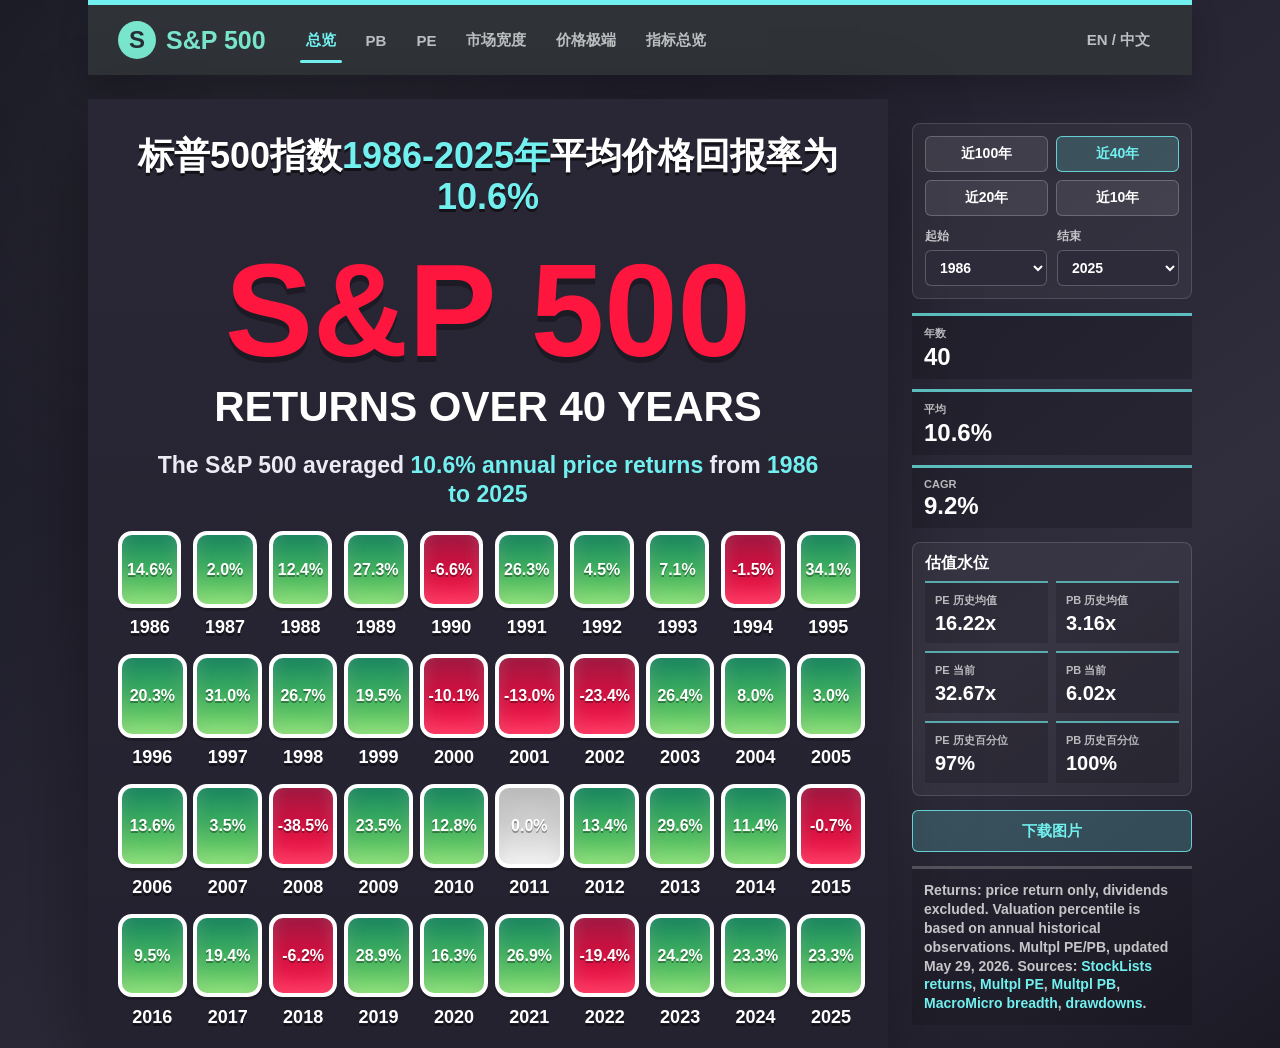
==== index.html @ 7ff121c8 "Initial S&P 500 dashboard" ====
<!doctype html>
<html lang="zh-CN">
  <head>
    <meta charset="utf-8" />
    <meta name="viewport" content="width=device-width, initial-scale=1" />
    <title>S&amp;P 500 Returns Over the Last 40 Years</title>
    <link rel="stylesheet" href="styles.css" />
  </head>
  <body>
    <div class="page-shell">
      <nav class="top-nav" aria-label="Page views">
        <a class="brand" href="#" aria-label="S&P 500 dashboard home">
          <span class="brand-mark">S</span>
          <strong>S&amp;P 500</strong>
        </a>
        <div class="nav-links" role="group" aria-label="Dashboard sections">
          <button type="button" class="active" data-view="overview" data-ui="navOverview">总览</button>
          <button type="button" data-view="pb">PB</button>
          <button type="button" data-view="pe">PE</button>
          <button type="button" data-view="breadth" data-ui="navBreadth">市场宽度</button>
          <button type="button" data-view="extremes" data-ui="navExtremes">价格极端</button>
          <button type="button" data-view="metrics" data-ui="navMetrics">指标总览</button>
        </div>
        <button class="language-toggle" type="button" id="languageToggle">EN / 中文</button>
      </nav>

      <main class="poster" aria-label="S&P 500 returns and valuation views">
        <section class="view-panel active" id="overviewView" data-panel="overview">
          <section class="headline">
            <p class="cn-title">标普500指数<span id="rangeLabelCn">1986-2025年</span>平均价格回报率为 <span id="avgLabel">10.6%</span></p>
            <h1>S&amp;P 500</h1>
            <p class="subtitle" id="subtitle">RETURNS OVER 40 YEARS</p>
            <p class="note">The S&amp;P 500 averaged <span id="avgLabelEn">10.6% annual price returns</span> from <span id="rangeLabelEn">1986 to 2025</span></p>
          </section>

          <section class="returns-grid" id="returnsGrid" aria-label="Annual S&P 500 returns from 1985 to 2024">
          </section>
        </section>

        <section class="view-panel chart-view" id="pbView" data-panel="pb" aria-label="S&P 500 PB chart">
          <header class="chart-header">
            <p data-ui="valuationChartTitle">估值折线图</p>
            <h1>S&amp;P 500 PB</h1>
            <div class="chart-summary">
              <span><span data-ui="current">当前</span> <strong id="pbChartCurrent">6.02x</strong></span>
              <span><span data-ui="historicalAverage">历史均值</span> <strong id="pbChartAverage">3.16x</strong></span>
              <span><span data-ui="historicalPercentile">历史百分位</span> <strong id="pbChartPercentile">100%</strong></span>
            </div>
          </header>
          <div class="line-chart" id="pbChart"></div>
        </section>

        <section class="view-panel chart-view" id="peView" data-panel="pe" aria-label="S&P 500 PE chart">
          <header class="chart-header">
            <p data-ui="valuationChartTitle">估值折线图</p>
            <h1>S&amp;P 500 PE</h1>
            <div class="chart-summary">
              <span><span data-ui="current">当前</span> <strong id="peChartCurrent">32.67x</strong></span>
              <span><span data-ui="historicalAverage">历史均值</span> <strong id="peChartAverage">16.22x</strong></span>
              <span><span data-ui="historicalPercentile">历史百分位</span> <strong id="peChartPercentile">97%</strong></span>
            </div>
          </header>
          <div class="line-chart" id="peChart"></div>
        </section>

        <section class="view-panel chart-view" id="breadthView" data-panel="breadth" aria-label="S&P 500 market breadth chart">
          <header class="chart-header">
            <p data-ui="navBreadth">市场宽度</p>
            <h1>S&amp;P 500 Breadth</h1>
            <div class="chart-summary">
              <span><span data-ui="ma50Label">MA50 上方股票</span> <strong id="breadthMa50">52.28%</strong></span>
              <span><span data-ui="ma200Label">MA200 上方股票</span> <strong id="breadthMa200">55.26%</strong></span>
              <span>S&amp;P 500 <strong id="breadthIndex">7580.06</strong></span>
            </div>
          </header>
          <div class="line-chart breadth-chart" id="breadthChart"></div>
        </section>

        <section class="view-panel extremes-view" id="extremesView" data-panel="extremes" aria-label="S&P 500 price extremes">
          <header class="chart-header">
            <p data-ui="extremeDataTitle">价格极端数据</p>
            <h1>S&amp;P 500 Drawdowns</h1>
            <div class="chart-summary">
              <span><span data-ui="sample">样本</span> <strong id="extremeCount">0</strong></span>
              <span><span data-ui="maxDrawdown">最大跌幅</span> <strong id="worstDrawdown">-86.2%</strong></span>
              <span><span data-ui="longestDuration">最长持续</span> <strong id="longestDecline">61月</strong></span>
            </div>
          </header>
          <div class="drawdown-table-wrap">
            <table class="drawdown-table">
              <thead>
                <tr>
                  <th data-i18n="event">事件</th>
                  <th data-i18n="peak">峰值</th>
                  <th data-i18n="trough">低点</th>
                  <th data-i18n="duration">持续时间</th>
                  <th data-i18n="decline">跌幅</th>
                </tr>
              </thead>
              <tbody id="drawdownTable"></tbody>
            </table>
          </div>
        </section>

        <section class="view-panel metrics-view" id="metricsView" data-panel="metrics" aria-label="S&P 500 metrics overview">
          <header class="chart-header">
            <p data-ui="metricsTitle">指标总览</p>
            <h1>S&amp;P 500 Metrics</h1>
            <div class="chart-summary">
              <span><span data-ui="built">已完成</span> <strong id="builtMetricCount">0</strong></span>
              <span><span data-ui="nextUp">优先补充</span> <strong id="priorityMetricCount">0</strong></span>
              <span><span data-ui="totalMetrics">全部指标</span> <strong id="totalMetricCount">0</strong></span>
            </div>
            <p class="metrics-note" data-ui="metricsNote">已纳入前面提到的全部 S&amp;P 500 指标，并在右侧写入当前值或最近参考值。</p>
          </header>
          <div class="metrics-board" id="metricsBoard"></div>
        </section>
      </main>

      <aside class="sidebar" aria-label="Return range controls and statistics">
        <section class="controls" aria-label="Select year range">
          <div class="quick-ranges" role="group" aria-label="Quick year ranges">
            <button type="button" data-years="100" data-range-label="100">近100年</button>
            <button type="button" data-years="40" data-range-label="40" class="active">近40年</button>
            <button type="button" data-years="20" data-range-label="20">近20年</button>
            <button type="button" data-years="10" data-range-label="10">近10年</button>
          </div>
          <div class="year-selectors">
            <label>
              <span data-ui="start">起始</span>
              <select id="startYear"></select>
            </label>
            <label>
              <span data-ui="end">结束</span>
              <select id="endYear"></select>
            </label>
          </div>
        </section>

        <section class="stats" aria-label="Selected range statistics">
          <div><span data-ui="years">Years</span><strong id="countLabel">40</strong></div>
          <div><span data-ui="average">Average</span><strong id="statAverage">10.6%</strong></div>
          <div><span>CAGR</span><strong id="statCagr">9.2%</strong></div>
        </section>

        <section class="valuation-panel" aria-label="S&P 500 valuation levels">
          <h2 data-ui="valuationLevel">估值水位</h2>
          <div class="valuation-grid">
            <div><span data-ui="peAvg">PE 历史均值</span><strong id="peAverage">16.22x</strong></div>
            <div><span data-ui="pbAvg">PB 历史均值</span><strong id="pbAverage">3.16x</strong></div>
            <div><span data-ui="peNow">PE 当前</span><strong id="peCurrent">32.67x</strong></div>
            <div><span data-ui="pbNow">PB 当前</span><strong id="pbCurrent">6.02x</strong></div>
            <div><span data-ui="pePercentileLabel">PE 历史百分位</span><strong id="pePercentile">97%</strong></div>
            <div><span data-ui="pbPercentileLabel">PB 历史百分位</span><strong id="pbPercentile">100%</strong></div>
          </div>
        </section>

        <button class="download-button" type="button" id="downloadPoster" data-ui="download">下载图片</button>

        <footer class="source-note">
          Returns: price return only, dividends excluded.
          Valuation percentile is based on annual historical observations. Multpl PE/PB, updated May 29, 2026.
          Sources:
          <a href="https://stocklists.co/lists/sp500-returns">StockLists returns</a>,
          <a href="https://www.multpl.com/s-p-500-pe-ratio">Multpl PE</a>,
          <a href="https://www.multpl.com/s-p-500-price-to-book">Multpl PB</a>,
          <a href="https://en.macromicro.me/collections/16106/20Charts_344136/81081/S-P-500-Breadth">MacroMicro breadth</a>,
          <a href="https://www.trendfollowing.com/pdfs/sp.pdf">drawdowns</a>.
        </footer>
      </aside>
    </div>
    <script src="sp500-poster.js?v=20260601-metric-values"></script>
  </body>
</html>
---- styles.css ----
:root {
  color-scheme: dark;
  --bg: #22212d;
  --paper: #252331;
  --ink: #fbfbff;
  --muted: #eceaf3;
  --accent: #71f0ef;
  --red: #ff163f;
  --green-top: #078557;
  --green-bottom: #7cdb67;
  --loss-top: #a50937;
  --loss-bottom: #ff1b4b;
  --flat-top: #b3b3b3;
  --flat-bottom: #efefef;
}

* {
  box-sizing: border-box;
}

html,
body {
  min-height: 100%;
}

body {
  margin: 0;
  display: grid;
  place-items: start center;
  background:
    radial-gradient(circle at 18% 12%, rgba(255, 255, 255, 0.05), transparent 30%),
    linear-gradient(145deg, #171722, #302d3d 70%, #1b1a25);
  color: var(--ink);
  font-family: Arial, "PingFang SC", "Microsoft YaHei", system-ui, -apple-system, BlinkMacSystemFont, "Segoe UI", sans-serif;
}

.page-shell {
  display: grid;
  grid-template-columns: minmax(0, 800px) minmax(240px, 280px);
  grid-template-areas:
    "nav nav"
    "main sidebar";
  gap: 24px;
  align-items: start;
  width: min(100vw, 1104px);
}

.top-nav {
  grid-area: nav;
  display: flex;
  align-items: center;
  gap: 34px;
  min-height: 70px;
  padding: 0 30px;
  border-top: 5px solid var(--accent);
  background: #2f3338;
  box-shadow: 0 14px 30px rgba(0, 0, 0, 0.2);
}

.brand {
  display: inline-flex;
  align-items: center;
  gap: 10px;
  color: #79e6cd;
  text-decoration: none;
  white-space: nowrap;
}

.brand-mark {
  display: grid;
  place-items: center;
  width: 38px;
  height: 38px;
  border-radius: 50%;
  background: #79e6cd;
  color: #263036;
  font-size: 24px;
  font-weight: 900;
}

.brand strong {
  font-size: 25px;
  line-height: 1;
}

.nav-links {
  display: flex;
  align-items: stretch;
  gap: 18px;
  min-width: 0;
  flex: 1;
}

.top-nav button {
  position: relative;
  min-height: 70px;
  border: 0;
  border-radius: 0;
  background: transparent;
  color: rgba(255, 255, 255, 0.68);
  font-size: 15px;
  font-weight: 800;
  cursor: pointer;
}

.top-nav button:hover,
.top-nav button.active {
  color: var(--accent);
}

.top-nav button.active::after {
  content: "";
  position: absolute;
  right: 0;
  bottom: 12px;
  left: 0;
  height: 3px;
  border-radius: 999px;
  background: var(--accent);
}

.poster {
  grid-area: main;
  width: 100%;
  min-height: min(100vh, 940px);
  padding: clamp(24px, 4vw, 36px) clamp(16px, 3vw, 30px) 22px;
  background:
    linear-gradient(180deg, rgba(255, 255, 255, 0.02), rgba(0, 0, 0, 0.04)),
    var(--paper);
  box-shadow: 0 24px 80px rgba(0, 0, 0, 0.36);
}

.view-panel {
  display: none;
}

.view-panel.active {
  display: block;
}

.headline {
  text-align: center;
}

.cn-title {
  margin: 0;
  font-family: Arial, "PingFang SC", "Microsoft YaHei", sans-serif;
  font-size: clamp(21px, 4vw, 36px);
  font-weight: 900;
  line-height: 1.15;
  color: #fff;
  text-shadow: 0 3px 0 rgba(0, 0, 0, 0.52);
}

.cn-title span,
.note span {
  color: var(--accent);
}

h1 {
  margin: clamp(22px, 4vw, 36px) 0 8px;
  color: var(--red);
  font-size: clamp(70px, 16vw, 132px);
  font-weight: 900;
  line-height: 0.86;
  letter-spacing: 0;
  text-shadow: 0 6px 0 rgba(0, 0, 0, 0.28);
}

.subtitle {
  margin: 18px 0 22px;
  color: #fff;
  font-size: clamp(26px, 5vw, 42px);
  font-weight: 600;
  line-height: 1.05;
}

.note {
  margin: 0 auto 22px;
  max-width: 680px;
  color: var(--muted);
  font-size: clamp(14px, 2.4vw, 23px);
  font-weight: 800;
  line-height: 1.25;
}

.sidebar {
  grid-area: sidebar;
  position: sticky;
  top: 24px;
  display: grid;
  gap: 14px;
  padding-top: 24px;
}

.chart-view {
  min-height: 880px;
}

.chart-header {
  position: relative;
  text-align: center;
}

.language-toggle {
  min-height: 34px;
  padding: 0 12px;
  border: 1px solid rgba(113, 240, 239, 0.68);
  border-radius: 6px;
  background: rgba(113, 240, 239, 0.14);
  color: var(--accent);
  font-size: 13px;
  font-weight: 900;
  cursor: pointer;
  white-space: nowrap;
}

.language-toggle:hover {
  background: rgba(113, 240, 239, 0.24);
}

.chart-header p {
  margin: 0;
  color: var(--accent);
  font-size: 22px;
  font-weight: 900;
}

.chart-header h1 {
  margin: 18px 0 22px;
  font-size: clamp(64px, 13vw, 116px);
}

.chart-summary {
  display: grid;
  grid-template-columns: repeat(3, minmax(0, 1fr));
  gap: 10px;
  margin: 0 0 24px;
}

.chart-summary span {
  display: grid;
  gap: 6px;
  padding: 12px;
  border-top: 3px solid rgba(113, 240, 239, 0.75);
  background: rgba(0, 0, 0, 0.16);
  color: rgba(255, 255, 255, 0.68);
  font-size: 13px;
  font-weight: 800;
}

.chart-summary strong {
  color: #fff;
  font-size: 26px;
  line-height: 1;
}

.line-chart {
  min-height: 560px;
  padding: 8px 0 0;
}

.line-chart svg {
  display: block;
  width: 100%;
  height: auto;
}

.chart-axis,
.chart-grid-line {
  stroke: rgba(255, 255, 255, 0.18);
  stroke-width: 1;
}

.chart-average-line {
  stroke: rgba(113, 240, 239, 0.68);
  stroke-width: 2;
  stroke-dasharray: 8 8;
}

.chart-series {
  fill: none;
  stroke: #ff394d;
  stroke-width: 4;
  stroke-linejoin: round;
  stroke-linecap: round;
}

.chart-point {
  fill: #8df2f1;
  stroke: #fff;
  stroke-width: 3;
}

.breadth-ma50 {
  fill: none;
  stroke: #91d8c5;
  stroke-width: 3;
  stroke-linejoin: round;
  stroke-linecap: round;
}

.breadth-ma200 {
  fill: none;
  stroke: #ef6049;
  stroke-width: 3;
  stroke-linejoin: round;
  stroke-linecap: round;
}

.breadth-index {
  fill: none;
  stroke: #f3f5ff;
  stroke-width: 4;
  stroke-linejoin: round;
  stroke-linecap: round;
}

.chart-threshold {
  stroke: rgba(255, 255, 255, 0.48);
  stroke-width: 2;
  stroke-dasharray: 8 8;
}

.chart-legend {
  fill: rgba(255, 255, 255, 0.86);
  font-size: 13px;
  font-weight: 800;
}

.extremes-view {
  min-height: 880px;
}

.drawdown-table-wrap {
  overflow: auto;
  border: 1px solid rgba(255, 255, 255, 0.14);
  border-radius: 8px;
  background: rgba(0, 0, 0, 0.14);
}

.drawdown-table {
  width: 100%;
  border-collapse: collapse;
  color: #fff;
  font-size: 14px;
}

.drawdown-table th,
.drawdown-table td {
  padding: 13px 12px;
  border-bottom: 1px solid rgba(255, 255, 255, 0.1);
  text-align: left;
  white-space: nowrap;
}

.drawdown-table th {
  position: sticky;
  top: 0;
  z-index: 1;
  background: #302d3a;
  color: var(--accent);
  font-size: 12px;
  text-transform: uppercase;
}

.drawdown-table td:first-child {
  white-space: normal;
  min-width: 150px;
  font-weight: 800;
}

.drawdown-table .loss-cell {
  color: #ff6b7c;
  font-weight: 900;
}

.drawdown-table .duration-cell {
  color: #fff;
  font-weight: 900;
}

.empty-row td {
  padding: 30px 12px;
  color: rgba(255, 255, 255, 0.68);
  text-align: center;
}

.metrics-view {
  min-height: 880px;
}

.metrics-board {
  display: grid;
  grid-template-columns: repeat(2, minmax(0, 1fr));
  gap: 14px;
}

.metrics-note {
  margin: -8px auto 24px;
  max-width: 680px;
  color: rgba(255, 255, 255, 0.72);
  font-size: 15px;
  font-weight: 800;
  line-height: 1.5;
}

.metric-group {
  padding: 14px;
  border: 1px solid rgba(255, 255, 255, 0.14);
  border-radius: 8px;
  background: rgba(255, 255, 255, 0.045);
}

.metric-group h2 {
  margin: 0 0 12px;
  color: var(--accent);
  font-size: 18px;
}

.metric-list {
  display: grid;
  gap: 8px;
  margin: 0;
  padding: 0;
  list-style: none;
}

.metric-list li {
  display: grid;
  grid-template-columns: auto minmax(0, 1fr) auto;
  gap: 10px;
  align-items: center;
  padding: 9px 10px;
  background: rgba(0, 0, 0, 0.14);
  color: rgba(255, 255, 255, 0.82);
  font-size: 13px;
  font-weight: 800;
}

.metric-dot {
  width: 8px;
  height: 8px;
  border-radius: 999px;
  background: rgba(255, 255, 255, 0.38);
}

.metric-value {
  padding: 4px 7px;
  border-radius: 6px;
  background: rgba(113, 240, 239, 0.12);
  color: #fff;
  font-size: 12px;
  font-variant-numeric: tabular-nums;
  text-align: right;
  white-space: nowrap;
}

.metric-done .metric-dot,
.metric-done .metric-value {
  background: rgba(113, 240, 239, 0.28);
  color: var(--accent);
}

.metric-priority .metric-dot,
.metric-priority .metric-value {
  background: rgba(255, 57, 77, 0.25);
  color: #ff7b8a;
}

@media (max-width: 720px) {
  .metrics-board {
    grid-template-columns: 1fr;
  }
}

.chart-label {
  fill: rgba(255, 255, 255, 0.72);
  font-size: 13px;
  font-weight: 800;
}

.chart-value-label {
  fill: #fff;
  font-size: 15px;
  font-weight: 900;
}

.controls {
  display: grid;
  grid-template-columns: 1fr;
  gap: 12px;
  align-items: center;
  margin: 0;
  padding: 12px;
  border: 1px solid rgba(255, 255, 255, 0.14);
  border-radius: 8px;
  background: rgba(255, 255, 255, 0.045);
}

.quick-ranges {
  display: grid;
  grid-template-columns: repeat(2, minmax(0, 1fr));
  gap: 8px;
}

button,
select {
  font: inherit;
}

.quick-ranges button {
  min-height: 36px;
  border: 1px solid rgba(255, 255, 255, 0.22);
  border-radius: 6px;
  background: rgba(255, 255, 255, 0.08);
  color: #fff;
  font-size: 14px;
  font-weight: 900;
  cursor: pointer;
}

.quick-ranges button:hover,
.quick-ranges button.active {
  border-color: rgba(113, 240, 239, 0.8);
  background: rgba(113, 240, 239, 0.18);
  color: var(--accent);
}

.year-selectors {
  display: grid;
  grid-template-columns: repeat(2, minmax(0, 1fr));
  gap: 10px;
}

.year-selectors label {
  display: grid;
  gap: 5px;
  color: rgba(255, 255, 255, 0.72);
  font-size: 12px;
  font-weight: 800;
}

.year-selectors select {
  width: 100%;
  min-width: 0;
  height: 36px;
  padding: 0 28px 0 10px;
  border: 1px solid rgba(255, 255, 255, 0.22);
  border-radius: 6px;
  background: #2d2b39;
  color: #fff;
  font-size: 14px;
  font-weight: 900;
}

.stats {
  display: grid;
  grid-template-columns: 1fr;
  gap: 10px;
  margin: 0;
}

.stats div {
  display: grid;
  gap: 4px;
  padding: 10px 12px;
  border-top: 3px solid rgba(113, 240, 239, 0.75);
  background: rgba(0, 0, 0, 0.16);
}

.stats span {
  color: rgba(255, 255, 255, 0.68);
  font-size: 11px;
  font-weight: 800;
  text-transform: uppercase;
}

.stats strong {
  color: #fff;
  font-size: clamp(16px, 2.7vw, 24px);
  line-height: 1;
}

.valuation-panel {
  display: grid;
  gap: 10px;
  padding: 12px;
  border: 1px solid rgba(255, 255, 255, 0.14);
  border-radius: 8px;
  background: rgba(255, 255, 255, 0.045);
}

.valuation-panel h2 {
  margin: 0;
  color: #fff;
  font-size: 16px;
  line-height: 1;
}

.valuation-grid {
  display: grid;
  grid-template-columns: repeat(2, minmax(0, 1fr));
  gap: 8px;
}

.valuation-grid div {
  display: grid;
  gap: 5px;
  padding: 10px;
  background: rgba(0, 0, 0, 0.16);
  border-top: 2px solid rgba(113, 240, 239, 0.65);
}

.valuation-grid span {
  color: rgba(255, 255, 255, 0.68);
  font-size: 11px;
  font-weight: 800;
}

.valuation-grid strong {
  color: #fff;
  font-size: 20px;
  line-height: 1;
}

.download-button {
  min-height: 42px;
  border: 1px solid rgba(113, 240, 239, 0.8);
  border-radius: 6px;
  background: rgba(113, 240, 239, 0.2);
  color: var(--accent);
  font-size: 15px;
  font-weight: 900;
  cursor: pointer;
}

.download-button:hover {
  background: rgba(113, 240, 239, 0.28);
}

.download-button:disabled {
  cursor: wait;
  opacity: 0.68;
}

.returns-grid {
  display: grid;
  grid-template-columns: repeat(var(--columns, 10), minmax(0, 1fr));
  gap: clamp(13px, 1.5vw, 18px) clamp(9px, 1.2vw, 14px);
}

.year-card {
  display: grid;
  grid-template-rows: 1fr auto;
  gap: 10px;
  min-width: 0;
  color: #fff;
  text-align: center;
  font-weight: 900;
}

.year-card strong {
  display: grid;
  place-items: center;
  aspect-ratio: 0.82;
  width: 100%;
  min-height: 0;
  padding: 5px;
  border: 4px solid #fff;
  border-radius: 14px;
  font-size: clamp(11px, 1.95vw, 16px);
  line-height: 1;
  text-shadow: 0 2px 0 rgba(0, 0, 0, 0.34);
  box-shadow:
    inset 0 -10px 18px rgba(255, 255, 255, 0.16),
    inset 0 10px 18px rgba(0, 0, 0, 0.08),
    0 3px 0 rgba(0, 0, 0, 0.22);
}

.year-card span {
  font-size: clamp(12px, 2vw, 18px);
  line-height: 1;
  text-shadow: 0 3px 0 rgba(0, 0, 0, 0.45);
}

.gain strong {
  background:
    linear-gradient(180deg, rgba(255, 255, 255, 0.09), transparent 45%),
    linear-gradient(180deg, var(--green-top), var(--green-bottom));
}

.loss strong {
  background:
    linear-gradient(180deg, rgba(255, 255, 255, 0.07), transparent 42%),
    linear-gradient(180deg, var(--loss-top), var(--loss-bottom));
}

.flat strong {
  color: #fff;
  background:
    linear-gradient(180deg, rgba(255, 255, 255, 0.28), transparent 45%),
    linear-gradient(180deg, var(--flat-top), var(--flat-bottom));
}

.source-note {
  margin: 0;
  padding: 12px;
  border-top: 3px solid rgba(255, 255, 255, 0.22);
  background: rgba(0, 0, 0, 0.12);
  text-align: left;
  font-size: clamp(11px, 1.7vw, 14px);
  font-weight: 700;
  line-height: 1.35;
  color: rgba(255, 255, 255, 0.74);
}

.source-note a {
  color: var(--accent);
  text-decoration: none;
}

.source-note a:hover {
  text-decoration: underline;
}

@media (max-width: 920px) {
  .page-shell {
    width: min(100vw, 800px);
    grid-template-columns: minmax(0, 1fr) minmax(220px, 240px);
    grid-template-areas:
      "nav nav"
      "main sidebar";
    gap: 16px;
  }

  .sidebar {
    position: sticky;
    top: 16px;
    padding: 16px 12px 0 0;
  }

  .controls {
    grid-template-columns: 1fr;
  }

  .quick-ranges {
    grid-template-columns: repeat(2, minmax(0, 1fr));
  }

  .stats {
    grid-template-columns: 1fr;
  }

  .source-note {
    text-align: left;
  }
}

@media (max-width: 720px) {
  body {
    place-items: start center;
  }

  .poster {
    min-height: 100vh;
  }

  .top-nav {
    gap: 18px;
    padding: 0 16px;
  }

  .brand strong {
    font-size: 20px;
  }

  .nav-links {
    gap: 16px;
  }

  .returns-grid {
    grid-template-columns: repeat(5, minmax(0, 1fr));
  }

  .controls {
    grid-template-columns: 1fr;
  }

  .year-selectors {
    display: grid;
    grid-template-columns: repeat(2, minmax(0, 1fr));
  }

  .year-selectors select {
    width: 100%;
  }

  h1 {
    font-size: clamp(58px, 20vw, 116px);
  }
}

@media (max-width: 390px) {
  .poster {
    padding-inline: 12px;
  }

  .returns-grid {
    gap: 12px 8px;
  }

  .quick-ranges {
    grid-template-columns: repeat(2, minmax(0, 1fr));
  }

  .stats {
    gap: 8px;
  }

  .stats div {
    padding: 9px 8px;
  }

  .year-card strong {
    border-width: 3px;
    border-radius: 12px;
  }
}
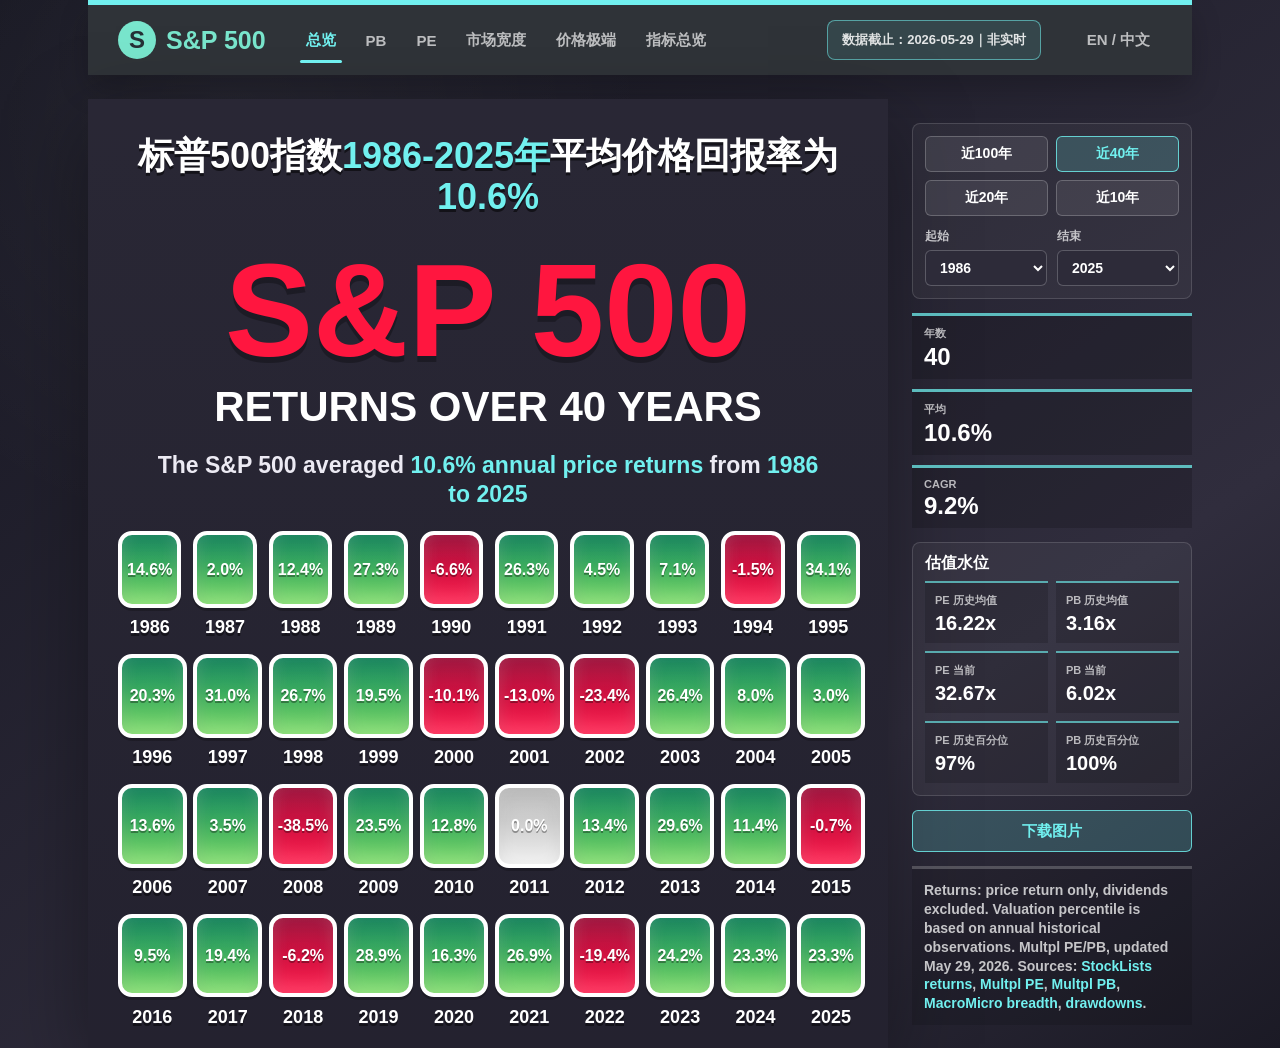
==== commit 928d77c5: "Enhance dashboard metrics and mobile layout" ====
--- a/index.html
+++ b/index.html
@@ -21,6 +21,7 @@
           <button type="button" data-view="extremes" data-ui="navExtremes">价格极端</button>
           <button type="button" data-view="metrics" data-ui="navMetrics">指标总览</button>
         </div>
+        <div class="data-date-badge" data-ui="dataAsOf">数据截止：2026-05-29｜非实时</div>
         <button class="language-toggle" type="button" id="languageToggle">EN / 中文</button>
       </nav>
 
@@ -169,6 +170,6 @@
         </footer>
       </aside>
     </div>
-    <script src="sp500-poster.js?v=20260601-metric-values"></script>
+    <script src="sp500-poster.js?v=20260602-data-date"></script>
   </body>
 </html>
--- a/styles.css
+++ b/styles.css
@@ -55,6 +55,7 @@
   border-top: 5px solid var(--accent);
   background: #2f3338;
   box-shadow: 0 14px 30px rgba(0, 0, 0, 0.2);
+  overflow: hidden;
 }
 
 .brand {
@@ -89,6 +90,20 @@
   gap: 18px;
   min-width: 0;
   flex: 1;
+}
+
+.data-date-badge {
+  display: grid;
+  place-items: center;
+  min-height: 40px;
+  padding: 0 14px;
+  border: 1px solid rgba(113, 240, 239, 0.55);
+  border-radius: 8px;
+  background: rgba(113, 240, 239, 0.1);
+  color: rgba(255, 255, 255, 0.86);
+  font-size: 13px;
+  font-weight: 900;
+  white-space: nowrap;
 }
 
 .top-nav button {
@@ -727,17 +742,17 @@
 @media (max-width: 920px) {
   .page-shell {
     width: min(100vw, 800px);
-    grid-template-columns: minmax(0, 1fr) minmax(220px, 240px);
+    grid-template-columns: 1fr;
     grid-template-areas:
-      "nav nav"
-      "main sidebar";
+      "nav"
+      "main"
+      "sidebar";
     gap: 16px;
   }
 
   .sidebar {
-    position: sticky;
-    top: 16px;
-    padding: 16px 12px 0 0;
+    position: static;
+    padding: 0 clamp(12px, 3vw, 24px) 24px;
   }
 
   .controls {
@@ -754,6 +769,54 @@
 
   .source-note {
     text-align: left;
+  }
+
+  .top-nav {
+    flex-wrap: wrap;
+    gap: 10px 18px;
+    min-height: 0;
+    padding: 12px 16px;
+  }
+
+  .brand {
+    flex: 1 0 auto;
+  }
+
+  .nav-links {
+    order: 3;
+    flex: 1 0 100%;
+    gap: 18px;
+    overflow-x: auto;
+    padding-bottom: 2px;
+    scrollbar-width: none;
+  }
+
+  .nav-links::-webkit-scrollbar {
+    display: none;
+  }
+
+  .top-nav button {
+    min-height: 44px;
+    flex: 0 0 auto;
+  }
+
+  .top-nav button.active::after {
+    bottom: 4px;
+  }
+
+  .data-date-badge {
+    min-height: 34px;
+    font-size: 12px;
+  }
+
+  .language-toggle {
+    min-height: 34px;
+  }
+
+  .chart-view,
+  .extremes-view,
+  .metrics-view {
+    min-height: auto;
   }
 }
 
@@ -763,24 +826,124 @@
   }
 
   .poster {
-    min-height: 100vh;
+    min-height: auto;
+    padding: 18px 12px;
   }
 
   .top-nav {
-    gap: 18px;
-    padding: 0 16px;
+    gap: 10px;
   }
 
   .brand strong {
     font-size: 20px;
   }
 
+  .brand-mark {
+    width: 34px;
+    height: 34px;
+    font-size: 21px;
+  }
+
   .nav-links {
-    gap: 16px;
+    gap: 14px;
+  }
+
+  .data-date-badge {
+    font-size: 12px;
+    padding: 0 10px;
+    flex: 1 1 auto;
+  }
+
+  .language-toggle {
+    flex: 0 0 auto;
   }
 
   .returns-grid {
-    grid-template-columns: repeat(5, minmax(0, 1fr));
+    grid-template-columns: repeat(10, minmax(0, 1fr));
+    gap: 8px 4px;
+    overflow-x: visible;
+    padding-bottom: 0;
+  }
+
+  .cn-title {
+    font-size: clamp(18px, 6vw, 24px);
+  }
+
+  h1,
+  .chart-header h1 {
+    font-size: clamp(42px, 15vw, 70px);
+    margin: 18px 0 8px;
+  }
+
+  .subtitle {
+    margin: 12px 0 14px;
+    font-size: clamp(20px, 7vw, 30px);
+  }
+
+  .note {
+    margin-bottom: 18px;
+    font-size: 14px;
+  }
+
+  .year-card {
+    gap: 5px;
+  }
+
+  .year-card strong {
+    aspect-ratio: 0.78;
+    border-width: 2px;
+    border-radius: 7px;
+    font-size: clamp(6px, 1.9vw, 9px);
+    padding: 2px;
+  }
+
+  .year-card span {
+    font-size: clamp(7px, 2vw, 10px);
+  }
+
+  .chart-summary {
+    grid-template-columns: 1fr;
+  }
+
+  .chart-summary strong {
+    font-size: 24px;
+  }
+
+  .line-chart {
+    min-height: 0;
+    overflow-x: auto;
+    padding-bottom: 8px;
+  }
+
+  .line-chart svg {
+    min-width: 680px;
+  }
+
+  .drawdown-table {
+    min-width: 680px;
+  }
+
+  .metrics-board {
+    grid-template-columns: 1fr;
+  }
+
+  .metric-list li {
+    grid-template-columns: auto minmax(0, 1fr);
+  }
+
+  .metric-value {
+    grid-column: 2;
+    justify-self: start;
+    white-space: normal;
+    text-align: left;
+  }
+
+  .stats {
+    grid-template-columns: repeat(3, minmax(0, 1fr));
+  }
+
+  .valuation-grid {
+    grid-template-columns: repeat(2, minmax(0, 1fr));
   }
 
   .controls {
@@ -797,7 +960,7 @@
   }
 
   h1 {
-    font-size: clamp(58px, 20vw, 116px);
+    font-size: clamp(42px, 15vw, 70px);
   }
 }
 
@@ -807,7 +970,8 @@
   }
 
   .returns-grid {
-    gap: 12px 8px;
+    grid-template-columns: repeat(10, minmax(0, 1fr));
+    gap: 7px 3px;
   }
 
   .quick-ranges {
@@ -818,12 +982,38 @@
     gap: 8px;
   }
 
+  .stats {
+    grid-template-columns: 1fr;
+  }
+
+  .valuation-grid {
+    grid-template-columns: 1fr;
+  }
+
+  .data-date-badge {
+    flex: 1 0 100%;
+  }
+
   .stats div {
     padding: 9px 8px;
   }
 
   .year-card strong {
-    border-width: 3px;
-    border-radius: 12px;
-  }
-}
+    border-width: 2px;
+    border-radius: 6px;
+    font-size: 7px;
+  }
+
+  .year-card span {
+    font-size: 8px;
+  }
+
+  .cn-title {
+    font-size: 18px;
+  }
+
+  h1,
+  .chart-header h1 {
+    font-size: 46px;
+  }
+}
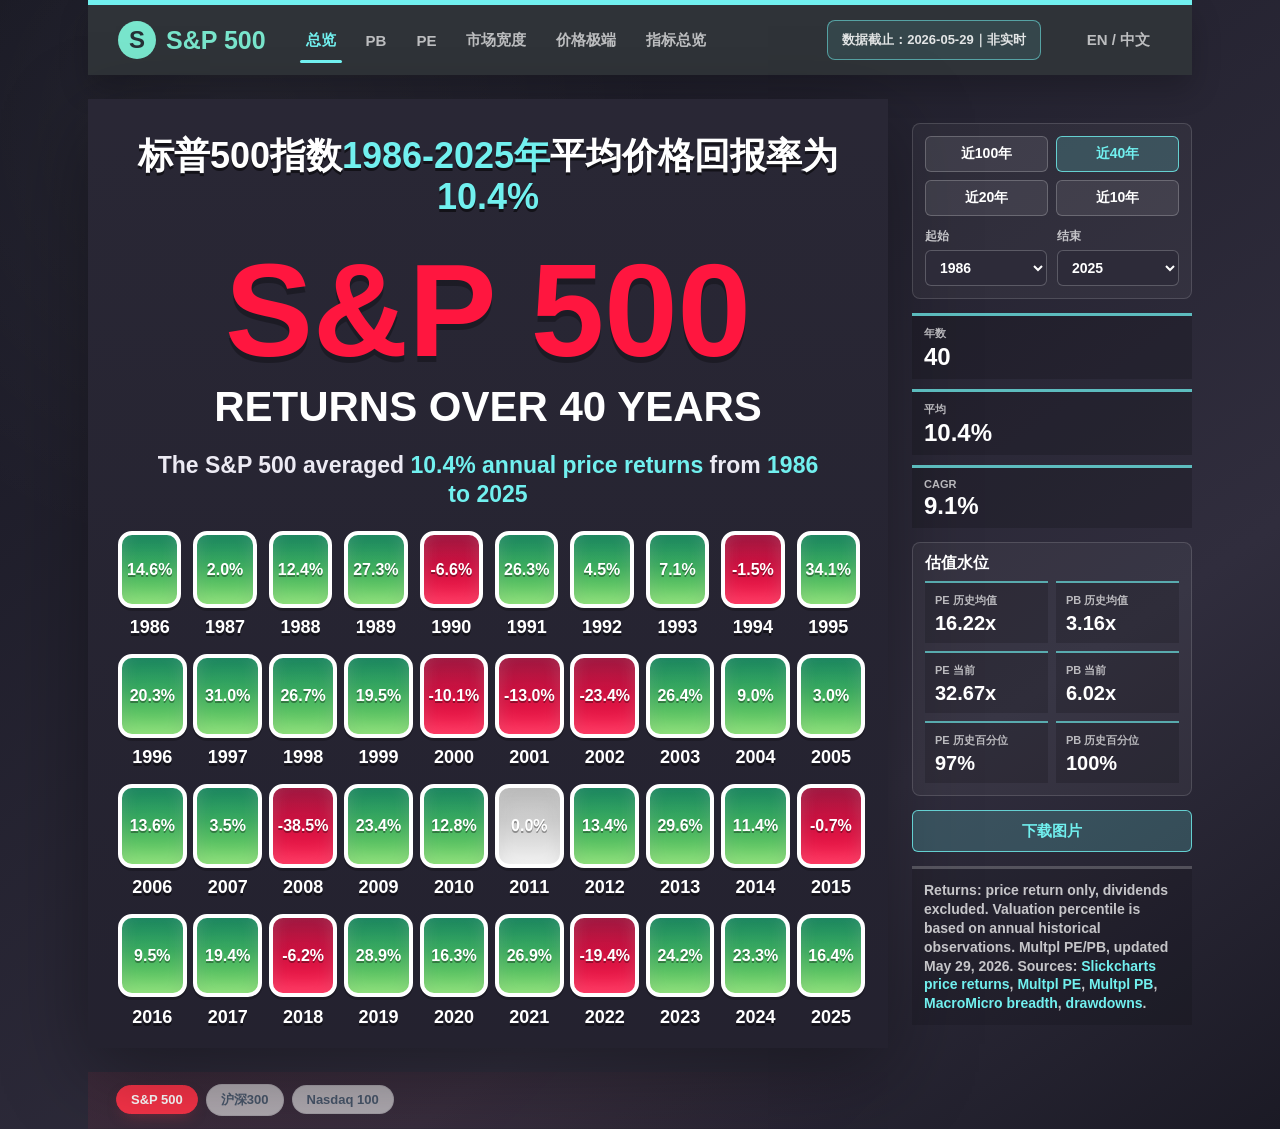
==== commit d0d22d52: "Correct S&P 500 price return data" ====
--- a/index.html
+++ b/index.html
@@ -8,6 +8,11 @@
   </head>
   <body>
     <div class="page-shell">
+      <div class="index-switcher" role="group" aria-label="Index switcher">
+        <a class="active" href="index.html">S&amp;P 500</a>
+        <a href="csi300.html">沪深300</a>
+        <a href="nasdaq100.html">Nasdaq 100</a>
+      </div>
       <nav class="top-nav" aria-label="Page views">
         <a class="brand" href="#" aria-label="S&P 500 dashboard home">
           <span class="brand-mark">S</span>
@@ -28,10 +33,10 @@
       <main class="poster" aria-label="S&P 500 returns and valuation views">
         <section class="view-panel active" id="overviewView" data-panel="overview">
           <section class="headline">
-            <p class="cn-title">标普500指数<span id="rangeLabelCn">1986-2025年</span>平均价格回报率为 <span id="avgLabel">10.6%</span></p>
+            <p class="cn-title">标普500指数<span id="rangeLabelCn">1986-2025年</span>平均价格回报率为 <span id="avgLabel">10.4%</span></p>
             <h1>S&amp;P 500</h1>
             <p class="subtitle" id="subtitle">RETURNS OVER 40 YEARS</p>
-            <p class="note">The S&amp;P 500 averaged <span id="avgLabelEn">10.6% annual price returns</span> from <span id="rangeLabelEn">1986 to 2025</span></p>
+            <p class="note">The S&amp;P 500 averaged <span id="avgLabelEn">10.4% annual price returns</span> from <span id="rangeLabelEn">1986 to 2025</span></p>
           </section>
 
           <section class="returns-grid" id="returnsGrid" aria-label="Annual S&P 500 returns from 1985 to 2024">
@@ -140,7 +145,7 @@
 
         <section class="stats" aria-label="Selected range statistics">
           <div><span data-ui="years">Years</span><strong id="countLabel">40</strong></div>
-          <div><span data-ui="average">Average</span><strong id="statAverage">10.6%</strong></div>
+          <div><span data-ui="average">Average</span><strong id="statAverage">10.4%</strong></div>
           <div><span>CAGR</span><strong id="statCagr">9.2%</strong></div>
         </section>
 
@@ -162,7 +167,7 @@
           Returns: price return only, dividends excluded.
           Valuation percentile is based on annual historical observations. Multpl PE/PB, updated May 29, 2026.
           Sources:
-          <a href="https://stocklists.co/lists/sp500-returns">StockLists returns</a>,
+          <a href="https://www.slickcharts.com/sp500/returns/details">Slickcharts price returns</a>,
           <a href="https://www.multpl.com/s-p-500-pe-ratio">Multpl PE</a>,
           <a href="https://www.multpl.com/s-p-500-price-to-book">Multpl PB</a>,
           <a href="https://en.macromicro.me/collections/16106/20Charts_344136/81081/S-P-500-Breadth">MacroMicro breadth</a>,
--- a/styles.css
+++ b/styles.css
@@ -1017,3 +1017,51 @@
     font-size: 46px;
   }
 }
+
+/* === Cross-Index Switcher === */
+.index-switcher {
+  display: flex;
+  align-items: center;
+  gap: 8px;
+  padding: 12px 28px;
+  background: linear-gradient(135deg, rgba(247, 51, 72, 0.08), rgba(15, 23, 42, 0.04));
+  border-bottom: 1px solid rgba(15, 23, 42, 0.1);
+}
+
+.index-switcher a {
+  display: inline-flex;
+  align-items: center;
+  padding: 6px 14px;
+  border-radius: 999px;
+  font-size: 13px;
+  font-weight: 600;
+  color: #475569;
+  text-decoration: none;
+  background: rgba(255, 255, 255, 0.6);
+  border: 1px solid rgba(15, 23, 42, 0.08);
+  transition: background 120ms ease, color 120ms ease, border-color 120ms ease;
+}
+
+.index-switcher a:hover {
+  background: rgba(247, 51, 72, 0.08);
+  color: #f73348;
+  border-color: rgba(247, 51, 72, 0.3);
+}
+
+.index-switcher a.active {
+  background: #f73348;
+  color: #ffffff;
+  border-color: #f73348;
+  box-shadow: 0 6px 16px -8px rgba(247, 51, 72, 0.5);
+}
+
+@media (max-width: 720px) {
+  .index-switcher {
+    padding: 8px 16px;
+    flex-wrap: wrap;
+  }
+  .index-switcher a {
+    font-size: 12px;
+    padding: 5px 10px;
+  }
+}
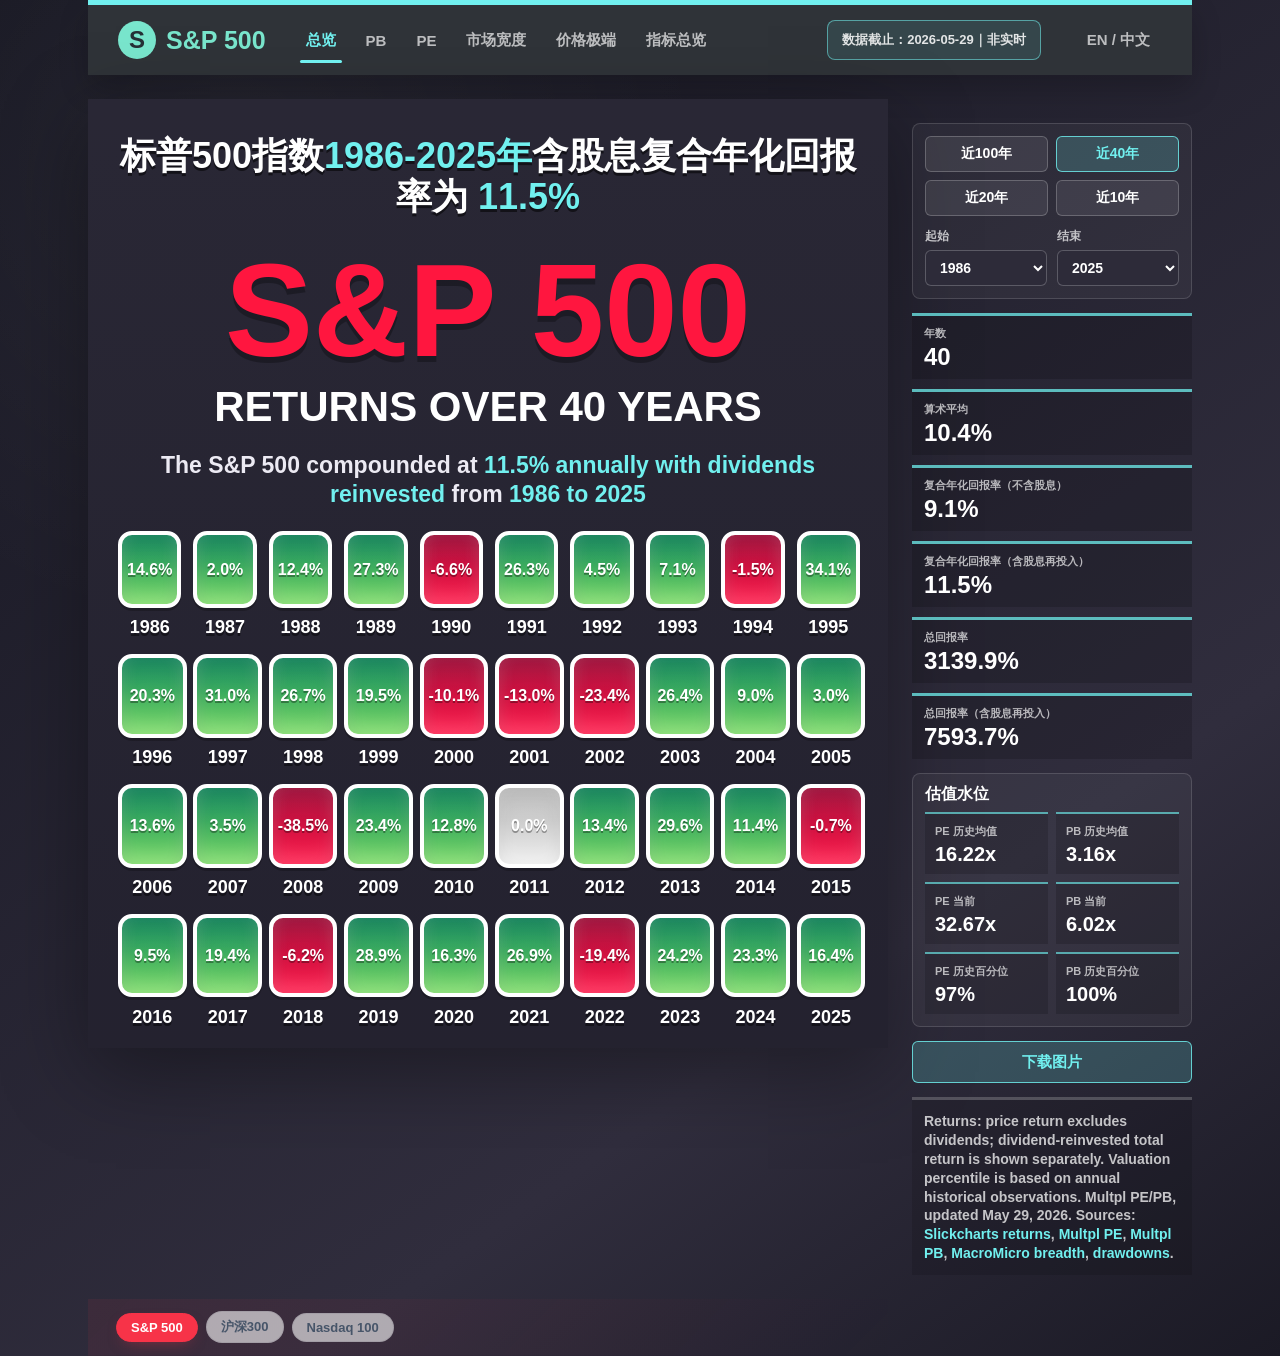
==== commit 66a14722: "Add dividend reinvested return metrics" ====
--- a/index.html
+++ b/index.html
@@ -33,10 +33,10 @@
       <main class="poster" aria-label="S&P 500 returns and valuation views">
         <section class="view-panel active" id="overviewView" data-panel="overview">
           <section class="headline">
-            <p class="cn-title">标普500指数<span id="rangeLabelCn">1986-2025年</span>平均价格回报率为 <span id="avgLabel">10.4%</span></p>
+            <p class="cn-title">标普500指数<span id="rangeLabelCn">1986-2025年</span>含股息复合年化回报率为 <span id="avgLabel">11.5%</span></p>
             <h1>S&amp;P 500</h1>
             <p class="subtitle" id="subtitle">RETURNS OVER 40 YEARS</p>
-            <p class="note">The S&amp;P 500 averaged <span id="avgLabelEn">10.4% annual price returns</span> from <span id="rangeLabelEn">1986 to 2025</span></p>
+            <p class="note">The S&amp;P 500 compounded at <span id="avgLabelEn">11.5% annually with dividends reinvested</span> from <span id="rangeLabelEn">1986 to 2025</span></p>
           </section>
 
           <section class="returns-grid" id="returnsGrid" aria-label="Annual S&P 500 returns from 1985 to 2024">
@@ -145,8 +145,11 @@
 
         <section class="stats" aria-label="Selected range statistics">
           <div><span data-ui="years">Years</span><strong id="countLabel">40</strong></div>
-          <div><span data-ui="average">Average</span><strong id="statAverage">10.4%</strong></div>
-          <div><span>CAGR</span><strong id="statCagr">9.2%</strong></div>
+          <div><span data-ui="average">算术平均</span><strong id="statAverage">10.4%</strong></div>
+          <div><span data-ui="compoundAnnualReturn">复合年化回报率（不含股息）</span><strong id="statCagr">9.1%</strong></div>
+          <div><span data-ui="compoundAnnualReturnWithDividends">复合年化回报率（含股息再投入）</span><strong id="statCagrWithDividends">11.5%</strong></div>
+          <div><span data-ui="totalReturn">Total Return</span><strong id="statTotalReturn">3139.9%</strong></div>
+          <div><span data-ui="totalReturnWithDividends">总回报率（含股息再投入）</span><strong id="statTotalReturnWithDividends">7593.7%</strong></div>
         </section>
 
         <section class="valuation-panel" aria-label="S&P 500 valuation levels">
@@ -164,10 +167,10 @@
         <button class="download-button" type="button" id="downloadPoster" data-ui="download">下载图片</button>
 
         <footer class="source-note">
-          Returns: price return only, dividends excluded.
+          Returns: price return excludes dividends; dividend-reinvested total return is shown separately.
           Valuation percentile is based on annual historical observations. Multpl PE/PB, updated May 29, 2026.
           Sources:
-          <a href="https://www.slickcharts.com/sp500/returns/details">Slickcharts price returns</a>,
+          <a href="https://www.slickcharts.com/sp500/returns/details">Slickcharts returns</a>,
           <a href="https://www.multpl.com/s-p-500-pe-ratio">Multpl PE</a>,
           <a href="https://www.multpl.com/s-p-500-price-to-book">Multpl PB</a>,
           <a href="https://en.macromicro.me/collections/16106/20Charts_344136/81081/S-P-500-Breadth">MacroMicro breadth</a>,
